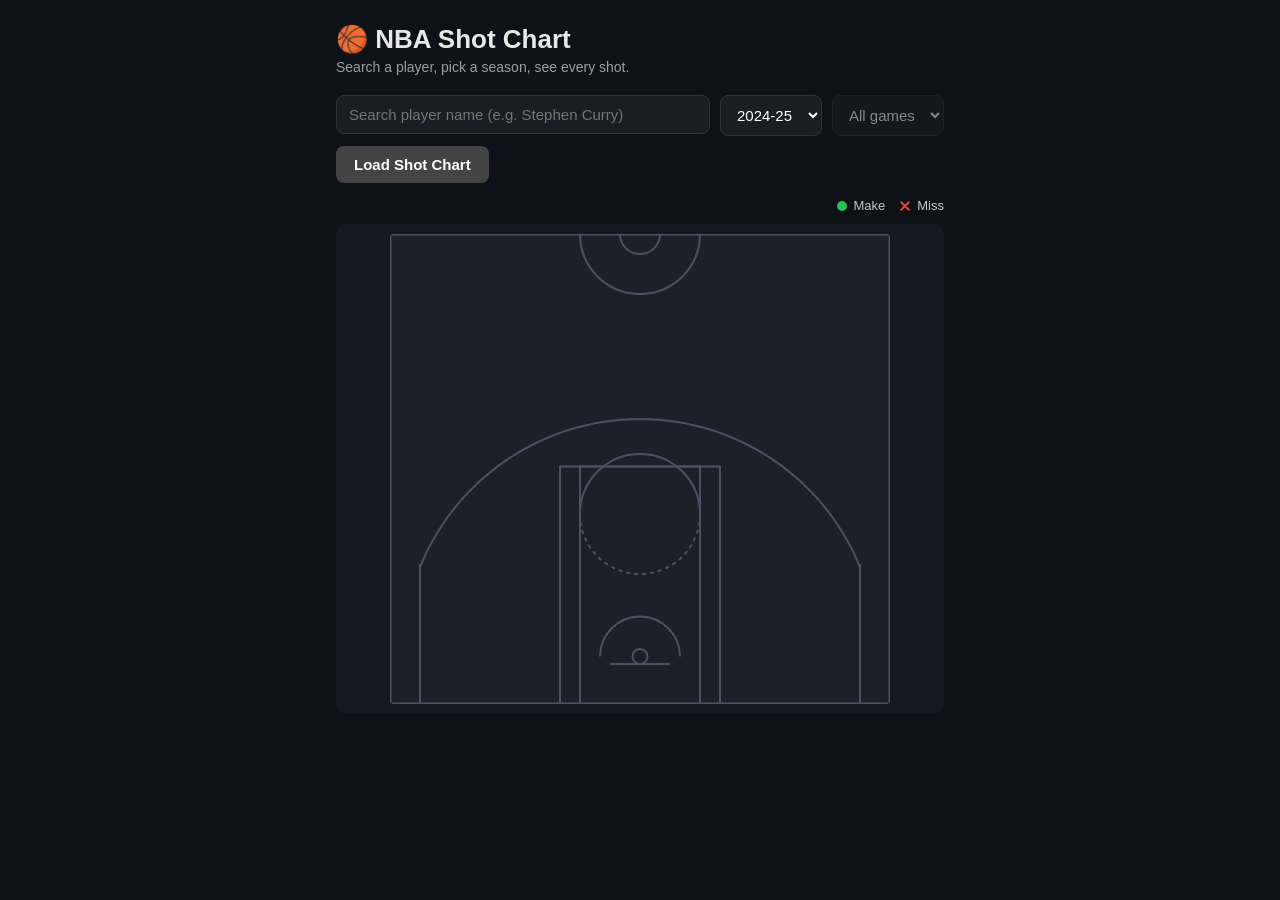
==== src/main/resources/static/index.html @ 64ecd82b "initial commit" ====
<!DOCTYPE html>
<html lang="en">
<head>
<meta charset="UTF-8">
<meta name="viewport" content="width=device-width, initial-scale=1.0">
<title>NBA Shot Chart</title>
<link rel="stylesheet" href="css/style.css">
</head>
<body>

<div class="app">
    <header>
        <h1>🏀 NBA Shot Chart</h1>
        <p class="subtitle">Search a player, pick a season, see every shot.</p>
    </header>

    <div class="controls">
        <div class="search-box">
            <input type="text" id="playerInput" placeholder="Search player name (e.g. Stephen Curry)" autocomplete="off">
            <div id="suggestions" class="suggestions hidden"></div>
        </div>

        <select id="seasonSelect"></select>

        <select id="gameSelect" disabled>
            <option value="">All games</option>
        </select>

        <button id="loadBtn" disabled>Load Shot Chart</button>
    </div>

    <div id="statusMsg" class="status hidden"></div>

    <div class="chart-area">
        <div class="chart-header">
            <h2 id="chartTitle">&nbsp;</h2>
            <div class="legend">
                <span class="legend-item"><span class="dot made"></span> Make</span>
                <span class="legend-item"><span class="dot missed"></span> Miss</span>
            </div>
        </div>

        <div class="canvas-wrap">
            <canvas id="court" width="500" height="470"></canvas>
            <div id="tooltip" class="tooltip hidden"></div>
        </div>

        <div id="statsBar" class="stats-bar hidden"></div>
    </div>
</div>

<script src="js/app.js"></script>
</body>
</html>
---- src/main/resources/static/css/style.css ----
* {
    box-sizing: border-box;
}

body {
    margin: 0;
    font-family: 'Segoe UI', Roboto, Helvetica, Arial, sans-serif;
    background: #0e1117;
    color: #e8e8e8;
}

.app {
    max-width: 640px;
    margin: 0 auto;
    padding: 24px 16px 60px;
}

header h1 {
    margin: 0 0 4px;
    font-size: 26px;
}

.subtitle {
    margin: 0 0 20px;
    color: #9aa0a6;
    font-size: 14px;
}

.controls {
    display: flex;
    gap: 10px;
    flex-wrap: wrap;
    margin-bottom: 12px;
}

.search-box {
    position: relative;
    flex: 1 1 260px;
}

#playerInput {
    width: 100%;
    padding: 10px 12px;
    border-radius: 8px;
    border: 1px solid #333;
    background: #1a1d24;
    color: #fff;
    font-size: 15px;
}

#playerInput:focus {
    outline: none;
    border-color: #c9082a;
}

.suggestions {
    position: absolute;
    top: 44px;
    left: 0;
    right: 0;
    background: #1a1d24;
    border: 1px solid #333;
    border-radius: 8px;
    max-height: 260px;
    overflow-y: auto;
    z-index: 20;
}

.suggestions.hidden {
    display: none;
}

.suggestion-item {
    padding: 10px 12px;
    cursor: pointer;
    font-size: 14px;
    border-bottom: 1px solid #262a33;
    display: flex;
    justify-content: space-between;
}

.suggestion-item:last-child {
    border-bottom: none;
}

.suggestion-item:hover, .suggestion-item.active {
    background: #262a33;
}

.suggestion-team {
    color: #9aa0a6;
    font-size: 12px;
}

#seasonSelect, #gameSelect {
    padding: 10px 12px;
    border-radius: 8px;
    border: 1px solid #333;
    background: #1a1d24;
    color: #fff;
    font-size: 15px;
}

#gameSelect:disabled {
    opacity: 0.5;
    cursor: not-allowed;
}

#loadBtn {
    padding: 10px 18px;
    border-radius: 8px;
    border: none;
    background: #c9082a;
    color: #fff;
    font-weight: 600;
    font-size: 15px;
    cursor: pointer;
    transition: opacity 0.15s;
}

#loadBtn:disabled {
    background: #444;
    cursor: not-allowed;
}

#loadBtn:not(:disabled):hover {
    opacity: 0.88;
}

.status {
    margin: 8px 0 16px;
    font-size: 14px;
    color: #f0b429;
}

.status.hidden {
    display: none;
}

.chart-area {
    margin-top: 10px;
}

.chart-header {
    display: flex;
    justify-content: space-between;
    align-items: center;
    margin-bottom: 8px;
    flex-wrap: wrap;
    gap: 8px;
}

.chart-header h2 {
    margin: 0;
    font-size: 18px;
}

.legend {
    display: flex;
    gap: 14px;
    font-size: 13px;
    color: #c8c8c8;
}

.legend-item {
    display: flex;
    align-items: center;
    gap: 6px;
}

.dot {
    width: 10px;
    height: 10px;
    border-radius: 50%;
    display: inline-block;
}

.dot.made {
    background: #23c552;
}

.dot.missed {
    background: transparent;
    border: none;
    width: 12px;
    height: 12px;
    position: relative;
}

.dot.missed::before, .dot.missed::after {
    content: '';
    position: absolute;
    width: 12px;
    height: 2px;
    background: #e0453a;
    top: 5px;
    left: 0;
}

.dot.missed::before {
    transform: rotate(45deg);
}

.dot.missed::after {
    transform: rotate(-45deg);
}

.canvas-wrap {
    position: relative;
    background: #141821;
    border-radius: 10px;
    padding: 10px;
    display: flex;
    justify-content: center;
}

#court {
    background: #1c2129;
    border-radius: 4px;
    cursor: crosshair;
}

.tooltip {
    position: absolute;
    background: #fff;
    color: #111;
    border-radius: 8px;
    padding: 10px 12px;
    font-size: 12.5px;
    line-height: 1.5;
    box-shadow: 0 6px 20px rgba(0,0,0,0.35);
    pointer-events: none;
    max-width: 220px;
    z-index: 30;
}

.tooltip.hidden {
    display: none;
}

.tooltip .t-title {
    font-weight: 700;
    margin-bottom: 3px;
}

.tooltip .t-made {
    color: #1a9e46;
    font-weight: 700;
}

.tooltip .t-missed {
    color: #c8342a;
    font-weight: 700;
}

.stats-bar {
    margin-top: 14px;
    display: flex;
    gap: 20px;
    justify-content: center;
    font-size: 14px;
    color: #c8c8c8;
    flex-wrap: wrap;
}

.stats-bar.hidden {
    display: none;
}

.stats-bar b {
    color: #fff;
}

@media (max-width: 540px) {
    #court {
        width: 100%;
        height: auto;
    }
}
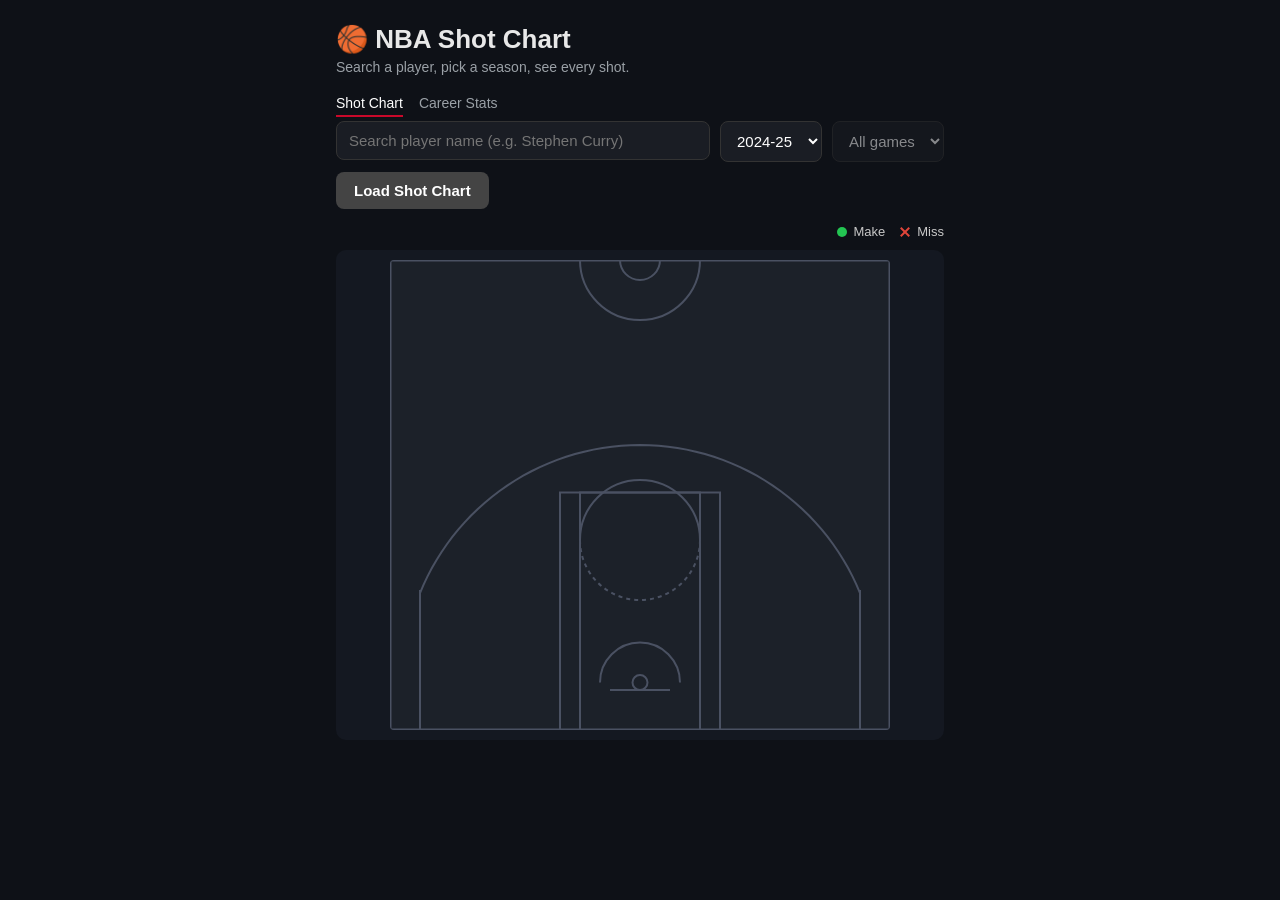
==== commit d6184947: "created player stats" ====
--- a/src/main/resources/static/index.html
+++ b/src/main/resources/static/index.html
@@ -12,6 +12,10 @@
     <header>
         <h1>🏀 NBA Shot Chart</h1>
         <p class="subtitle">Search a player, pick a season, see every shot.</p>
+        <nav class="page-nav">
+            <a href="index.html" class="active">Shot Chart</a>
+            <a href="player-stats.html">Career Stats</a>
+        </nav>
     </header>
 
     <div class="controls">
@@ -27,6 +31,14 @@
         </select>
 
         <button id="loadBtn" disabled>Load Shot Chart</button>
+    </div>
+
+    <div id="playerCard" class="player-card hidden">
+        <img id="playerHeadshot" alt="">
+        <div class="player-info">
+            <div id="playerName" class="player-name"></div>
+            <div id="playerMeta" class="player-meta"></div>
+        </div>
     </div>
 
     <div id="statusMsg" class="status hidden"></div>
--- a/src/main/resources/static/css/style.css
+++ b/src/main/resources/static/css/style.css
@@ -15,6 +15,29 @@
     padding: 24px 16px 60px;
 }
 
+.app.wide {
+    max-width: 900px;
+}
+
+.page-nav {
+    display: flex;
+    gap: 16px;
+    margin-bottom: 4px;
+}
+
+.page-nav a {
+    color: #9aa0a6;
+    text-decoration: none;
+    font-size: 14px;
+    padding-bottom: 4px;
+    border-bottom: 2px solid transparent;
+}
+
+.page-nav a.active {
+    color: #fff;
+    border-bottom-color: #c9082a;
+}
+
 header h1 {
     margin: 0 0 4px;
     font-size: 26px;
@@ -125,6 +148,71 @@
 
 #loadBtn:not(:disabled):hover {
     opacity: 0.88;
+}
+
+.player-card {
+    display: flex;
+    align-items: center;
+    gap: 16px;
+    margin-bottom: 12px;
+    padding: 12px;
+    background: #1a1d24;
+    border: 1px solid #333;
+    border-radius: 8px;
+}
+
+.player-card.hidden {
+    display: none;
+}
+
+#playerHeadshot {
+    flex-shrink: 0;
+    width: 56px;
+    height: 56px;
+    object-fit: cover;
+    object-position: center 15%;
+    border-radius: 50%;
+    background: #262a33;
+    border: 1px solid #333;
+}
+
+.player-info {
+    min-width: 0;
+    display: flex;
+    flex-direction: column;
+    justify-content: center;
+    gap: 4px;
+}
+
+.player-name {
+    font-weight: 700;
+    font-size: 18px;
+    letter-spacing: 0.2px;
+    line-height: 1.2;
+}
+
+.player-meta {
+    display: flex;
+    flex-wrap: wrap;
+    align-items: center;
+    gap: 0;
+    font-size: 13px;
+    color: #9aa0a6;
+}
+
+.player-meta span {
+    padding: 0 10px;
+    border-left: 1px solid #333;
+}
+
+.player-meta span:first-child {
+    padding-left: 0;
+    border-left: none;
+}
+
+.player-meta b {
+    color: #fff;
+    font-weight: 600;
 }
 
 .status {
@@ -277,3 +365,106 @@
         height: auto;
     }
 }
+
+/* ---------- Player stats page ---------- */
+
+.ps-toolbar {
+    align-items: center;
+    justify-content: space-between;
+}
+
+.ps-count {
+    color: #9aa0a6;
+    font-size: 14px;
+    white-space: nowrap;
+}
+
+.table-wrap {
+    overflow-x: auto;
+    border: 1px solid #333;
+    border-radius: 8px;
+}
+
+.player-table, .stats-table {
+    width: 100%;
+    border-collapse: collapse;
+    font-size: 14px;
+    white-space: nowrap;
+}
+
+.player-table th, .player-table td,
+.stats-table th, .stats-table td {
+    padding: 10px 14px;
+    text-align: left;
+    border-bottom: 1px solid #262a33;
+}
+
+.player-table thead th, .stats-table thead th {
+    background: #1a1d24;
+    color: #9aa0a6;
+    font-weight: 600;
+    font-size: 12.5px;
+    text-transform: uppercase;
+    letter-spacing: 0.4px;
+    position: sticky;
+    top: 0;
+}
+
+.player-table tbody tr {
+    cursor: pointer;
+}
+
+.player-table tbody tr:hover {
+    background: #1a1d24;
+}
+
+.player-table tbody tr:last-child td,
+.stats-table tbody tr:last-child td {
+    border-bottom: none;
+}
+
+.pagination {
+    display: flex;
+    align-items: center;
+    justify-content: center;
+    gap: 16px;
+    margin-top: 14px;
+}
+
+.page-btn {
+    padding: 8px 14px;
+    border-radius: 8px;
+    border: 1px solid #333;
+    background: #1a1d24;
+    color: #fff;
+    font-size: 14px;
+    cursor: pointer;
+}
+
+.page-btn:disabled {
+    opacity: 0.4;
+    cursor: not-allowed;
+}
+
+.page-btn:not(:disabled):hover {
+    background: #262a33;
+}
+
+.page-indicator {
+    color: #9aa0a6;
+    font-size: 14px;
+}
+
+.back-btn {
+    background: none;
+    border: none;
+    color: #9aa0a6;
+    font-size: 14px;
+    cursor: pointer;
+    padding: 0;
+    margin-bottom: 14px;
+}
+
+.back-btn:hover {
+    color: #fff;
+}
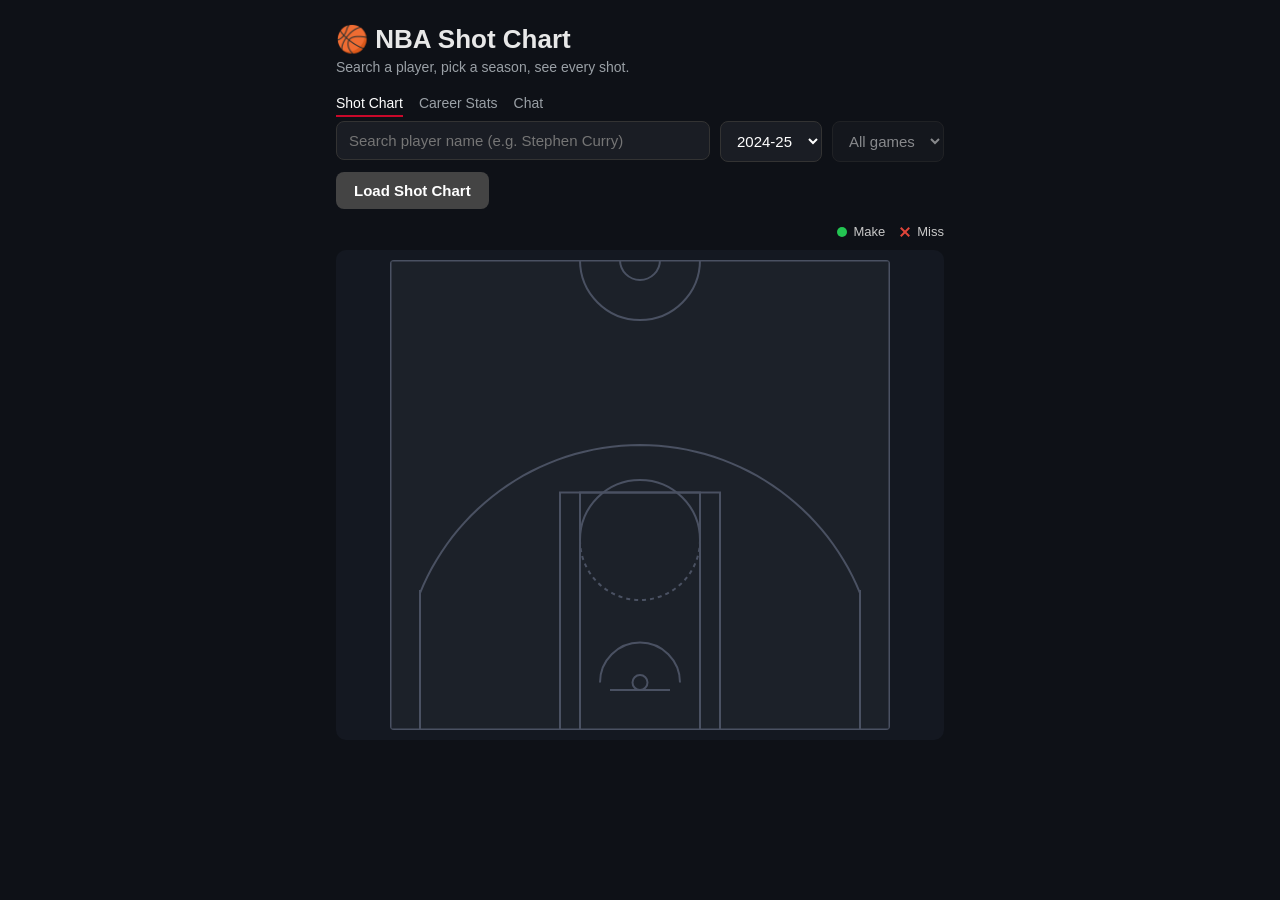
==== commit b0c7a7ec: "Implemented player chat bot" ====
--- a/src/main/resources/static/index.html
+++ b/src/main/resources/static/index.html
@@ -15,6 +15,7 @@
         <nav class="page-nav">
             <a href="index.html" class="active">Shot Chart</a>
             <a href="player-stats.html">Career Stats</a>
+            <a href="chat.html">Chat</a>
         </nav>
     </header>
 
--- a/src/main/resources/static/css/style.css
+++ b/src/main/resources/static/css/style.css
@@ -468,3 +468,153 @@
 .back-btn:hover {
     color: #fff;
 }
+
+/* ---------- Chat page ---------- */
+
+.chat-log {
+    display: flex;
+    flex-direction: column;
+    gap: 12px;
+    min-height: 320px;
+    max-height: 60vh;
+    overflow-y: auto;
+    padding: 4px 2px 16px;
+    margin-bottom: 12px;
+}
+
+.chat-row {
+    display: flex;
+}
+
+.chat-row.user {
+    justify-content: flex-end;
+}
+
+.chat-row.assistant {
+    justify-content: flex-start;
+}
+
+.chat-bubble {
+    max-width: 80%;
+    padding: 10px 14px;
+    border-radius: 12px;
+    font-size: 14.5px;
+    line-height: 1.5;
+    white-space: pre-wrap;
+    word-wrap: break-word;
+}
+
+.chat-bubble.user {
+    background: #c9082a;
+    color: #fff;
+    border-bottom-right-radius: 2px;
+}
+
+.chat-bubble.assistant {
+    background: #1a1d24;
+    border: 1px solid #333;
+    color: #e8e8e8;
+    border-bottom-left-radius: 2px;
+}
+
+.chat-bubble.pending {
+    color: #9aa0a6;
+    font-style: italic;
+}
+
+.chat-bubble.error {
+    border-color: #e0453a;
+    color: #f0b0aa;
+}
+
+.chat-form {
+    display: flex;
+    gap: 10px;
+}
+
+#chatInput {
+    flex: 1;
+    padding: 12px 14px;
+    border-radius: 8px;
+    border: 1px solid #333;
+    background: #1a1d24;
+    color: #fff;
+    font-size: 15px;
+}
+
+#chatInput:focus {
+    outline: none;
+    border-color: #c9082a;
+}
+
+#chatInput:disabled {
+    opacity: 0.6;
+}
+
+#chatSendBtn {
+    padding: 12px 20px;
+    border-radius: 8px;
+    border: none;
+    background: #c9082a;
+    color: #fff;
+    font-weight: 600;
+    font-size: 15px;
+    cursor: pointer;
+    transition: opacity 0.15s;
+}
+
+#chatSendBtn:disabled {
+    background: #444;
+    cursor: not-allowed;
+}
+
+#chatSendBtn:not(:disabled):hover {
+    opacity: 0.88;
+}
+
+.chat-bubble mark {
+    background: rgba(240, 180, 41, 0.18);
+    color: #f0b429;
+    font-weight: 700;
+    padding: 1px 5px;
+    border-radius: 4px;
+}
+
+.chat-bubble em {
+    color: #9aa0a6;
+    font-style: italic;
+}
+
+.chat-bubble .chat-table-wrap {
+    max-width: 100%;
+    overflow-x: auto;
+    margin: 8px 0;
+}
+
+.chat-bubble table.chat-table {
+    border-collapse: collapse;
+    width: max-content;
+    min-width: 100%;
+    font-size: 13px;
+}
+
+.chat-bubble .chat-table th,
+.chat-bubble .chat-table td {
+    padding: 6px 10px;
+    text-align: left;
+    border-bottom: 1px solid #333;
+    white-space: nowrap;
+}
+
+.chat-bubble .chat-table thead th {
+    background: #20242c;
+    color: #9aa0a6;
+    font-weight: 600;
+    font-size: 11px;
+    text-transform: uppercase;
+    letter-spacing: 0.3px;
+}
+
+.chat-bubble .chat-table tbody tr:last-child td {
+    border-bottom: none;
+}
